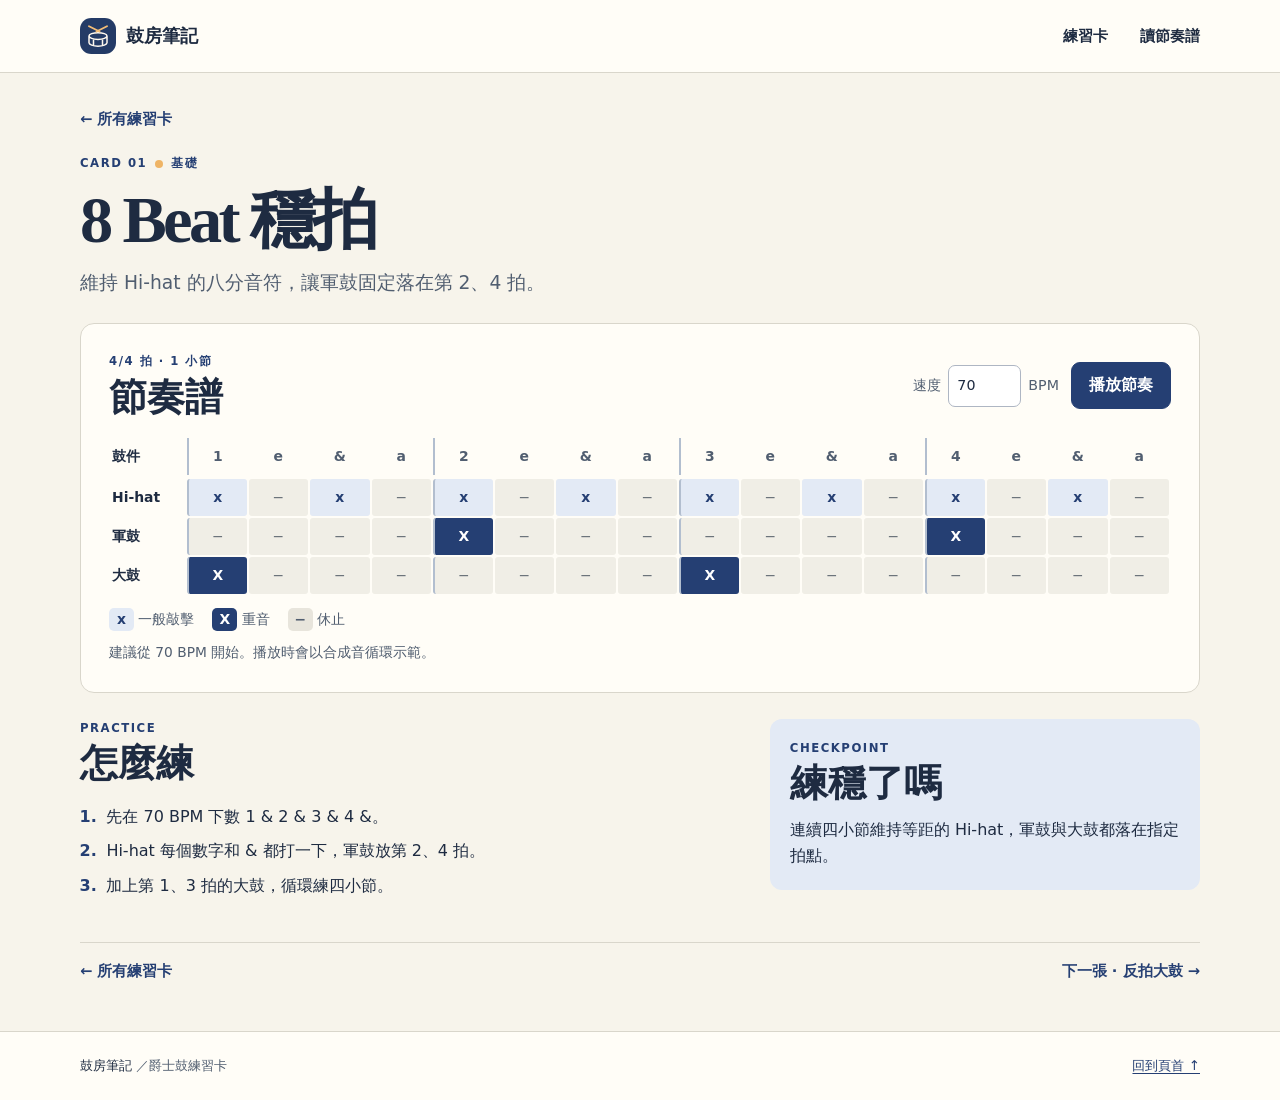
==== docs/practice/eighth-note-groove/index.html @ 836a6e5c "Build shared site with two practice cards" ====
<!doctype html>
<html lang="zh-Hant">
<head>
  <meta charset="utf-8">
  <meta name="viewport" content="width=device-width, initial-scale=1">
  <meta name="description" content="維持 Hi-hat 的八分音符，讓軍鼓固定落在第 2、4 拍。">
  <title>8 Beat 穩拍 · 鼓房筆記</title>
  <link rel="stylesheet" href="../../assets/site.css">
  <link rel="icon" href="../../assets/drum.svg" type="image/svg+xml">
  <script defer src="../../assets/player.js"></script>
</head>
<body>
  <a class="skip" href="#main">跳到主要內容</a>
  <header class="site-header">
    <div class="wrap masthead">
      <a class="wordmark" href="../../">
        <img src="../../assets/drum.svg" width="36" height="36" alt="">
        <span>鼓房筆記</span>
      </a>
      <nav aria-label="主要導覽">
        <a href="../../#cards">練習卡</a>
        <a href="../../#notation">讀節奏譜</a>
      </nav>
    </div>
  </header>
  <main id="main" class="wrap">
    <header class="practice-intro">
  <a class="back" href="../../#cards">← 所有練習卡</a>
  <p class="eyebrow">CARD 01 <span class="dot"></span> 基礎</p>
  <h1>8 Beat 穩拍</h1>
  <p class="lead">維持 Hi-hat 的八分音符，讓軍鼓固定落在第 2、4 拍。</p>
</header>
<section class="practice-panel" aria-labelledby="score-title">
  <div class="score-heading">
    <div><p class="eyebrow">4/4 拍 · 1 小節</p><h2 id="score-title">節奏譜</h2></div>
    <div class="player-controls" data-player>
      <label class="tempo-control" for="tempo">速度 <input id="tempo" type="number" min="40" max="180" step="1" value="70" inputmode="numeric" required> BPM</label>
      <button class="button" type="button" id="play-pattern" aria-pressed="false">播放節奏</button>
    </div>
  </div>
  <div class="score-scroll" tabindex="0" role="region" aria-label="可水平捲動的節奏譜"><table class="score"><caption class="sr-only">8 Beat 穩拍的一小節節奏譜</caption><thead><tr><th scope="col">鼓件</th><th scope="col" data-step="0" class="count beat-start">1</th><th scope="col" data-step="1" class="count">e</th><th scope="col" data-step="2" class="count">&amp;</th><th scope="col" data-step="3" class="count">a</th><th scope="col" data-step="4" class="count beat-start">2</th><th scope="col" data-step="5" class="count">e</th><th scope="col" data-step="6" class="count">&amp;</th><th scope="col" data-step="7" class="count">a</th><th scope="col" data-step="8" class="count beat-start">3</th><th scope="col" data-step="9" class="count">e</th><th scope="col" data-step="10" class="count">&amp;</th><th scope="col" data-step="11" class="count">a</th><th scope="col" data-step="12" class="count beat-start">4</th><th scope="col" data-step="13" class="count">e</th><th scope="col" data-step="14" class="count">&amp;</th><th scope="col" data-step="15" class="count">a</th></tr></thead><tbody><tr data-instrument="hat"><th scope="row">Hi-hat</th><td class="hit beat-start" data-step="0" data-hit="x"><span aria-hidden="true">x</span><span class="sr-only">敲擊</span></td><td class="rest" data-step="1" data-hit="-"><span aria-hidden="true">−</span><span class="sr-only">休止</span></td><td class="hit" data-step="2" data-hit="x"><span aria-hidden="true">x</span><span class="sr-only">敲擊</span></td><td class="rest" data-step="3" data-hit="-"><span aria-hidden="true">−</span><span class="sr-only">休止</span></td><td class="hit beat-start" data-step="4" data-hit="x"><span aria-hidden="true">x</span><span class="sr-only">敲擊</span></td><td class="rest" data-step="5" data-hit="-"><span aria-hidden="true">−</span><span class="sr-only">休止</span></td><td class="hit" data-step="6" data-hit="x"><span aria-hidden="true">x</span><span class="sr-only">敲擊</span></td><td class="rest" data-step="7" data-hit="-"><span aria-hidden="true">−</span><span class="sr-only">休止</span></td><td class="hit beat-start" data-step="8" data-hit="x"><span aria-hidden="true">x</span><span class="sr-only">敲擊</span></td><td class="rest" data-step="9" data-hit="-"><span aria-hidden="true">−</span><span class="sr-only">休止</span></td><td class="hit" data-step="10" data-hit="x"><span aria-hidden="true">x</span><span class="sr-only">敲擊</span></td><td class="rest" data-step="11" data-hit="-"><span aria-hidden="true">−</span><span class="sr-only">休止</span></td><td class="hit beat-start" data-step="12" data-hit="x"><span aria-hidden="true">x</span><span class="sr-only">敲擊</span></td><td class="rest" data-step="13" data-hit="-"><span aria-hidden="true">−</span><span class="sr-only">休止</span></td><td class="hit" data-step="14" data-hit="x"><span aria-hidden="true">x</span><span class="sr-only">敲擊</span></td><td class="rest" data-step="15" data-hit="-"><span aria-hidden="true">−</span><span class="sr-only">休止</span></td></tr><tr data-instrument="snare"><th scope="row">軍鼓</th><td class="rest beat-start" data-step="0" data-hit="-"><span aria-hidden="true">−</span><span class="sr-only">休止</span></td><td class="rest" data-step="1" data-hit="-"><span aria-hidden="true">−</span><span class="sr-only">休止</span></td><td class="rest" data-step="2" data-hit="-"><span aria-hidden="true">−</span><span class="sr-only">休止</span></td><td class="rest" data-step="3" data-hit="-"><span aria-hidden="true">−</span><span class="sr-only">休止</span></td><td class="accent beat-start" data-step="4" data-hit="X"><span aria-hidden="true">X</span><span class="sr-only">重音</span></td><td class="rest" data-step="5" data-hit="-"><span aria-hidden="true">−</span><span class="sr-only">休止</span></td><td class="rest" data-step="6" data-hit="-"><span aria-hidden="true">−</span><span class="sr-only">休止</span></td><td class="rest" data-step="7" data-hit="-"><span aria-hidden="true">−</span><span class="sr-only">休止</span></td><td class="rest beat-start" data-step="8" data-hit="-"><span aria-hidden="true">−</span><span class="sr-only">休止</span></td><td class="rest" data-step="9" data-hit="-"><span aria-hidden="true">−</span><span class="sr-only">休止</span></td><td class="rest" data-step="10" data-hit="-"><span aria-hidden="true">−</span><span class="sr-only">休止</span></td><td class="rest" data-step="11" data-hit="-"><span aria-hidden="true">−</span><span class="sr-only">休止</span></td><td class="accent beat-start" data-step="12" data-hit="X"><span aria-hidden="true">X</span><span class="sr-only">重音</span></td><td class="rest" data-step="13" data-hit="-"><span aria-hidden="true">−</span><span class="sr-only">休止</span></td><td class="rest" data-step="14" data-hit="-"><span aria-hidden="true">−</span><span class="sr-only">休止</span></td><td class="rest" data-step="15" data-hit="-"><span aria-hidden="true">−</span><span class="sr-only">休止</span></td></tr><tr data-instrument="kick"><th scope="row">大鼓</th><td class="accent beat-start" data-step="0" data-hit="X"><span aria-hidden="true">X</span><span class="sr-only">重音</span></td><td class="rest" data-step="1" data-hit="-"><span aria-hidden="true">−</span><span class="sr-only">休止</span></td><td class="rest" data-step="2" data-hit="-"><span aria-hidden="true">−</span><span class="sr-only">休止</span></td><td class="rest" data-step="3" data-hit="-"><span aria-hidden="true">−</span><span class="sr-only">休止</span></td><td class="rest beat-start" data-step="4" data-hit="-"><span aria-hidden="true">−</span><span class="sr-only">休止</span></td><td class="rest" data-step="5" data-hit="-"><span aria-hidden="true">−</span><span class="sr-only">休止</span></td><td class="rest" data-step="6" data-hit="-"><span aria-hidden="true">−</span><span class="sr-only">休止</span></td><td class="rest" data-step="7" data-hit="-"><span aria-hidden="true">−</span><span class="sr-only">休止</span></td><td class="accent beat-start" data-step="8" data-hit="X"><span aria-hidden="true">X</span><span class="sr-only">重音</span></td><td class="rest" data-step="9" data-hit="-"><span aria-hidden="true">−</span><span class="sr-only">休止</span></td><td class="rest" data-step="10" data-hit="-"><span aria-hidden="true">−</span><span class="sr-only">休止</span></td><td class="rest" data-step="11" data-hit="-"><span aria-hidden="true">−</span><span class="sr-only">休止</span></td><td class="rest beat-start" data-step="12" data-hit="-"><span aria-hidden="true">−</span><span class="sr-only">休止</span></td><td class="rest" data-step="13" data-hit="-"><span aria-hidden="true">−</span><span class="sr-only">休止</span></td><td class="rest" data-step="14" data-hit="-"><span aria-hidden="true">−</span><span class="sr-only">休止</span></td><td class="rest" data-step="15" data-hit="-"><span aria-hidden="true">−</span><span class="sr-only">休止</span></td></tr></tbody></table></div>
  <ul class="legend"><li><b class="mark">x</b> 一般敲擊</li><li><b class="mark accent-mark">X</b> 重音</li><li><b class="mark quiet">−</b> 休止</li></ul>
  <p id="player-status" class="player-status" role="status">建議從 70 BPM 開始。播放時會以合成音循環示範。</p>
</section>
<div class="practice-body">
  <section class="steps" aria-labelledby="steps-title">
    <p class="eyebrow">PRACTICE</p><h2 id="steps-title">怎麼練</h2>
    <ol><li>先在 70 BPM 下數 1 &amp; 2 &amp; 3 &amp; 4 &amp;。</li><li>Hi-hat 每個數字和 &amp; 都打一下，軍鼓放第 2、4 拍。</li><li>加上第 1、3 拍的大鼓，循環練四小節。</li></ol>
  </section>
  <aside class="checkpoint" aria-labelledby="check-title">
    <p class="eyebrow">CHECKPOINT</p><h2 id="check-title">練穩了嗎</h2>
    <p>連續四小節維持等距的 Hi-hat，軍鼓與大鼓都落在指定拍點。</p>
  </aside>
</div>
<nav class="card-navigation" aria-label="練習卡導覽">
  <a class="back" href="../../#cards">← 所有練習卡</a>
  <a class="next" href="../offbeat-kick/">下一張 · 反拍大鼓 →</a>
</nav>

  </main>
  <footer class="site-footer">
    <div class="wrap footer-inner">
      <span>鼓房筆記 <span class="muted">／爵士鼓練習卡</span></span>
      <a href="#main">回到頁首 ↑</a>
    </div>
  </footer>
</body>
</html>
---- docs/assets/site.css ----
:root {
  color-scheme: light;
  --paper: #f7f4eb;
  --ink: #1e2b41;
  --muted: #515e70;
  --card: #fffdf7;
  --accent: #253f73;
  --line: #d9d6cb;
  --blue-soft: #e3eaf5;
  --sun: #efb465;
  --sans: system-ui, -apple-system, BlinkMacSystemFont, "Noto Sans CJK TC", "Microsoft JhengHei", sans-serif;
  --serif: "Noto Serif CJK TC", "Songti TC", "PMingLiU", serif;
}

*, *::before, *::after { box-sizing: border-box; }
html { scroll-behavior: smooth; }
body { margin: 0; background: var(--paper); color: var(--ink); font-family: var(--sans); line-height: 1.65; }
a { color: var(--accent); text-underline-offset: .22em; }
a:hover { color: #162846; }
button, input { font: inherit; }
:focus-visible { outline: 3px solid #3e65a3; outline-offset: 4px; }
h1, h2, h3, p, figure { margin: 0; }
h1, h2 { line-height: 1.16; }
h1 { font-family: var(--serif); letter-spacing: -.055em; }
h2 { font-size: clamp(1.5rem, 3.6vw, 2.35rem); }

.wrap { width: min(1120px, calc(100% - 72px)); margin-inline: auto; }
.site-header { border-bottom: 1px solid var(--line); background: var(--card); }
.masthead { min-height: 72px; display: flex; align-items: center; justify-content: space-between; gap: 20px; }
.wordmark { display: inline-flex; align-items: center; gap: 10px; font-weight: 800; font-size: 1.14rem; text-decoration: none; color: var(--ink); }
.masthead nav { display: flex; flex-wrap: wrap; align-items: center; gap: clamp(12px, 3vw, 32px); }
.masthead nav a { color: var(--ink); font-size: .92rem; font-weight: 650; text-decoration: none; }
.masthead nav a:hover, .back:hover, .next:hover { text-decoration: underline; }
.skip { position: absolute; inset: 12px auto auto 12px; transform: translateY(-180%); padding: 10px; z-index: 2; background: var(--card); }
.skip:focus { transform: none; }
.sr-only { position: absolute; width: 1px; height: 1px; padding: 0; margin: -1px; overflow: hidden; clip-path: inset(50%); white-space: nowrap; }

.hero { display: grid; grid-template-columns: minmax(0, .92fr) minmax(0, 1.08fr); align-items: center; gap: clamp(28px, 6vw, 78px); padding-block: clamp(55px, 9vw, 110px); }
.eyebrow { display: flex; align-items: center; gap: 8px; color: var(--accent); font-size: .73rem; font-weight: 800; letter-spacing: .13em; }
.dot { width: 8px; height: 8px; background: var(--sun); display: inline-block; border-radius: 50%; flex: none; }
.hero h1 { font-size: clamp(3.05rem, 8vw, 6.15rem); margin: 12px 0 16px; }
.hero h1 span { color: #b26a24; }
.lead { color: var(--muted); font-size: clamp(1rem, 1.9vw, 1.17rem); max-width: 36rem; }
.hero-copy .lead { max-width: 24em; }
.button { min-height: 44px; display: inline-flex; align-items: center; justify-content: center; gap: 12px; background: var(--accent); color: #fff; border: 1px solid var(--accent); border-radius: 9px; padding: 9px 17px; font-weight: 700; text-decoration: none; cursor: pointer; }
.button:hover { background: #192f59; color: #fff; }
.button:disabled { opacity: .68; cursor: wait; }
.hero .button { margin-top: 24px; }
.hero-sheet { position: relative; min-width: 0; background: var(--card); border: 1px solid #b8c4d8; border-radius: 16px; padding: clamp(15px, 3vw, 28px); box-shadow: 10px 11px 0 var(--blue-soft); }
.hero-sheet::before { content: ""; display: block; position: absolute; width: 48px; height: 6px; border-radius: 0 0 5px 5px; background: var(--sun); top: 0; left: 25px; }
.sheet-head, .section-head, .score-heading, .footer-inner { display: flex; align-items: center; justify-content: space-between; gap: 16px; }
.sheet-head strong { display: block; margin-top: 3px; font-size: 1.25rem; }
.hero-sheet figcaption { margin-top: 13px; font-size: .79rem; font-weight: 650; color: var(--muted); display: flex; align-items: center; gap: 8px; }
.tempo-tag, .count-label, .level { display: inline-block; width: fit-content; white-space: nowrap; font-size: .78rem; font-weight: 750; border-radius: 999px; padding: 4px 10px; }
.tempo-tag { background: var(--blue-soft); color: var(--accent); font-variant-numeric: tabular-nums; }
.count-label, .level { border: 1px solid var(--line); color: var(--muted); }

.catalog { scroll-margin-top: 24px; }
.section-head { border-top: 1px solid var(--line); padding: 26px 0 18px; }
.section-head h2, .notation h2, .steps h2, .checkpoint h2 { margin-top: 4px; }
.card-grid { display: grid; grid-template-columns: repeat(3, minmax(0, 1fr)); gap: 16px; }
.practice-card { min-width: 0; display: flex; flex-direction: column; background: var(--card); border: 1px solid var(--line); border-top: 3px solid #7186b0; border-radius: 11px; padding: clamp(16px, 2.5vw, 24px); }
.practice-card:nth-child(3n+2) { border-top-color: #ca9557; }
.practice-card:nth-child(3n) { border-top-color: #71968d; }
.card-meta, .card-bottom { display: flex; align-items: center; justify-content: space-between; gap: 10px; }
.card-number { color: var(--accent); font-weight: 800; font-size: 1.05rem; font-variant-numeric: tabular-nums; }
.practice-card h3 { margin-top: 12px; font-size: 1.32rem; }
.practice-card h3 a { text-decoration: none; color: var(--ink); }
.practice-card h3 a:hover { text-decoration: underline; }
.practice-card p { margin-top: 7px; margin-bottom: 18px; color: var(--muted); }
.card-bottom { margin-top: auto; padding-top: 12px; border-top: 1px solid var(--line); flex-wrap: wrap; }
.card-bottom a { font-size: .88rem; font-weight: 750; text-decoration: none; }
.card-bottom a:hover { text-decoration: underline; }
.notation { display: grid; grid-template-columns: minmax(155px, .5fr) 1fr; gap: 20px; margin: 37px 0 55px; padding: 24px; border: 1px solid var(--line); border-radius: 12px; background: #eeeee7; scroll-margin-top: 24px; }
.notation p { color: var(--muted); }
.legend { display: flex; flex-wrap: wrap; gap: 12px 18px; list-style: none; margin: 12px 0 0; padding: 0; color: var(--muted); font-size: .87rem; }
.mark { min-width: 25px; display: inline-grid; place-items: center; border-radius: 5px; padding: 0 4px; background: var(--blue-soft); color: var(--accent); }
.accent-mark { background: var(--accent); color: #fff; }
.mark.quiet { background: #e8e5dc; color: var(--muted); }

.practice-intro { padding: 33px 0 24px; }
.back, .next { text-decoration: none; font-weight: 700; font-size: .92rem; }
.practice-intro .eyebrow { margin-top: 22px; }
.practice-intro h1 { margin: 7px 0 10px; font-size: clamp(2.25rem, 6vw, 4.15rem); }
.practice-panel { background: var(--card); border: 1px solid var(--line); border-radius: 14px; padding: clamp(15px, 3vw, 28px); }
.score-heading { flex-wrap: wrap; }
.score-heading h2 { margin-top: 5px; }
.player-controls { display: flex; flex-wrap: wrap; align-items: center; gap: 12px; }
.tempo-control { display: flex; align-items: center; gap: 7px; color: var(--muted); font-size: .89rem; }
.tempo-control input { width: 73px; min-height: 42px; padding: 6px 8px; border-radius: 7px; border: 1px solid #aeb6c3; background: #fff; color: var(--ink); }
.score-scroll { overflow-x: auto; max-width: 100%; margin-top: 17px; border-radius: 7px; }
.score { border-collapse: separate; border-spacing: 2px; width: 100%; min-width: 630px; table-layout: fixed; font-size: .87rem; text-align: center; font-variant-numeric: tabular-nums; }
.score th:first-child { width: 74px; text-align: left; white-space: nowrap; }
.score th, .score td { padding: 7px 1px; height: 35px; }
.score th { font-weight: 700; }
.score .count { color: var(--muted); }
.score .beat-start { border-left: 2px solid #b2becf; }
.score td { background: #f0eee6; color: #666e77; border-radius: 3px; }
.score .hit { background: var(--blue-soft); color: var(--accent); font-weight: 800; }
.score .accent { background: var(--accent); color: #fff; font-weight: 800; }
.score .is-current { outline: 2px solid #a95715; outline-offset: -2px; background-color: #ffedcd; color: #562e12; }
.compact .score { min-width: 340px; font-size: .69rem; border-spacing: 1px; }
.compact .score th:first-child { width: 48px; }
.compact .score th, .compact .score td { height: 27px; padding: 3px 0; }
.player-status { color: var(--muted); margin-top: 10px; font-size: .86rem; }
.practice-body { display: grid; grid-template-columns: 1.55fr 1fr; gap: 23px; margin-top: 26px; }
.steps ol { padding-left: 1.4em; margin: 14px 0; }
.steps li { padding: 4px 0 4px 4px; }
.steps li::marker { font-weight: 800; color: var(--accent); }
.checkpoint { background: var(--blue-soft); border-radius: 12px; padding: 20px; align-self: start; }
.checkpoint p:last-child { margin-top: 11px; }
.card-navigation { display: flex; justify-content: space-between; flex-wrap: wrap; gap: 14px; margin: 25px 0 48px; padding-top: 16px; border-top: 1px solid var(--line); }
.site-footer { border-top: 1px solid var(--line); background: var(--card); }
.footer-inner { min-height: 68px; flex-wrap: wrap; padding-block: 12px; font-size: .84rem; }
.muted { color: var(--muted); }

@media (max-width: 820px) {
  .hero { grid-template-columns: 1fr; gap: 26px; padding: 45px 0 42px; }
  .hero-sheet { max-width: 590px; }
  .card-grid { grid-template-columns: repeat(2, minmax(0, 1fr)); }
}
@media (max-width: 560px) {
  .wrap { width: calc(100% - 32px); }
  .masthead { min-height: 62px; gap: 11px; }
  .wordmark { gap: 7px; font-size: 1rem; }
  .wordmark img { width: 29px; height: 29px; }
  .masthead nav a { font-size: .82rem; }
  .hero h1 { font-size: clamp(2.6rem, 12vw, 4.1rem); }
  .hero-sheet { box-shadow: 5px 6px 0 var(--blue-soft); }
  .card-grid, .notation, .practice-body { grid-template-columns: 1fr; }
  .notation { gap: 10px; margin-bottom: 38px; padding: 16px; }
  .practice-body { gap: 12px; }
  .sheet-head { gap: 8px; }
}
@media (prefers-reduced-motion: reduce) { html { scroll-behavior: auto; } }
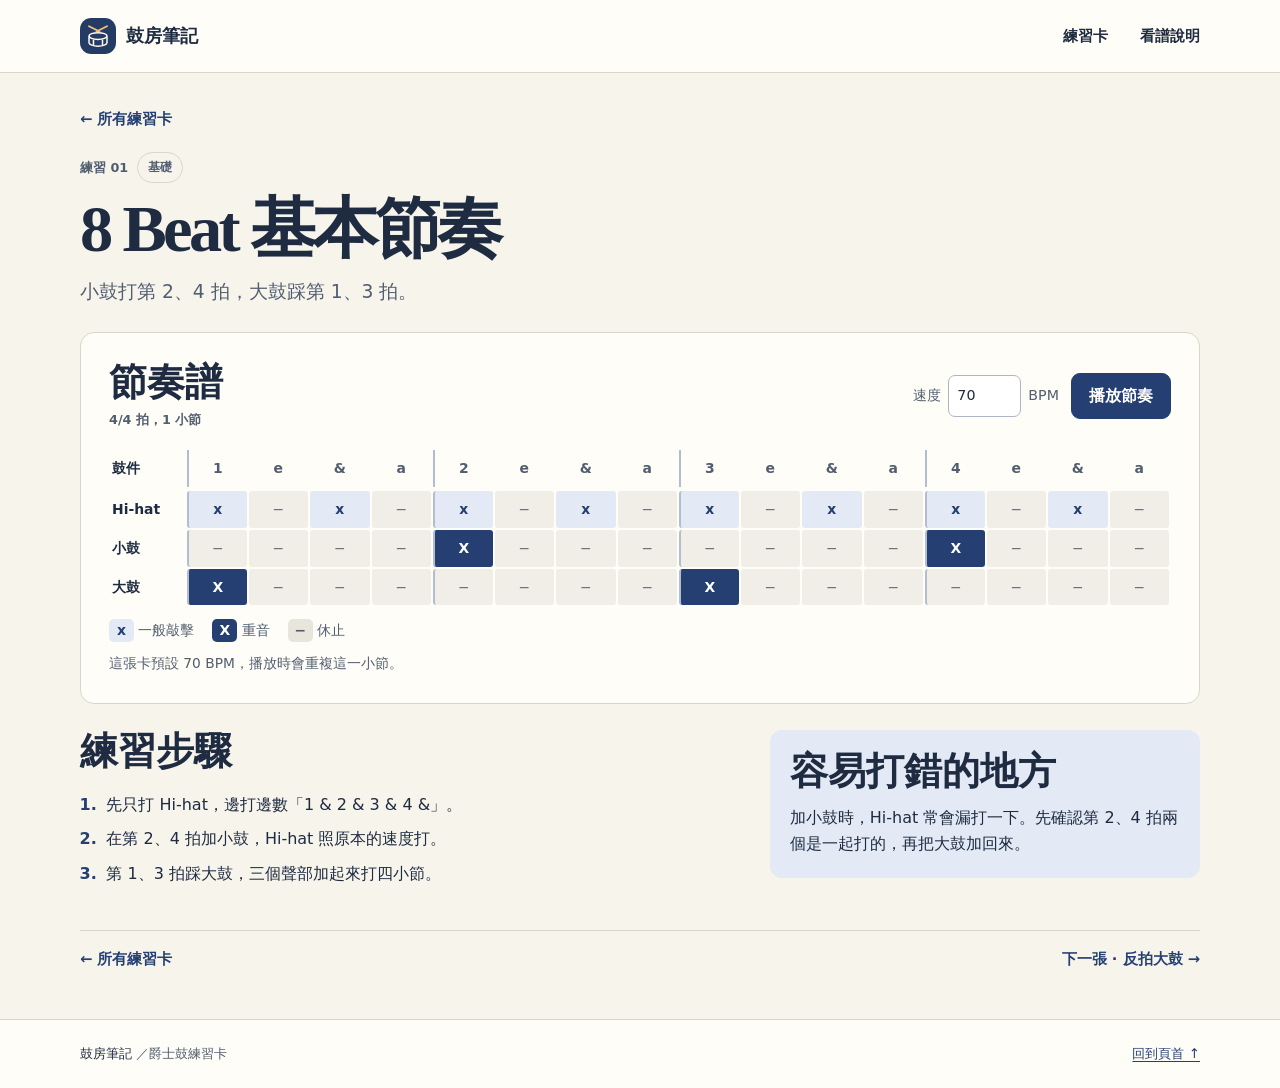
==== commit 5636c888: "Use plain practice notes and make each card a clear link" ====
--- a/docs/practice/eighth-note-groove/index.html
+++ b/docs/practice/eighth-note-groove/index.html
@@ -3,8 +3,8 @@
 <head>
   <meta charset="utf-8">
   <meta name="viewport" content="width=device-width, initial-scale=1">
-  <meta name="description" content="維持 Hi-hat 的八分音符，讓軍鼓固定落在第 2、4 拍。">
-  <title>8 Beat 穩拍 · 鼓房筆記</title>
+  <meta name="description" content="小鼓打第 2、4 拍，大鼓踩第 1、3 拍。">
+  <title>8 Beat 基本節奏 · 鼓房筆記</title>
   <link rel="stylesheet" href="../../assets/site.css">
   <link rel="icon" href="../../assets/drum.svg" type="image/svg+xml">
   <script defer src="../../assets/player.js"></script>
@@ -19,37 +19,37 @@
       </a>
       <nav aria-label="主要導覽">
         <a href="../../#cards">練習卡</a>
-        <a href="../../#notation">讀節奏譜</a>
+        <a href="../../#notation">看譜說明</a>
       </nav>
     </div>
   </header>
   <main id="main" class="wrap">
     <header class="practice-intro">
   <a class="back" href="../../#cards">← 所有練習卡</a>
-  <p class="eyebrow">CARD 01 <span class="dot"></span> 基礎</p>
-  <h1>8 Beat 穩拍</h1>
-  <p class="lead">維持 Hi-hat 的八分音符，讓軍鼓固定落在第 2、4 拍。</p>
+  <p class="practice-meta"><span class="meta-label">練習 01</span><span class="level">基礎</span></p>
+  <h1>8 Beat 基本節奏</h1>
+  <p class="lead">小鼓打第 2、4 拍，大鼓踩第 1、3 拍。</p>
 </header>
 <section class="practice-panel" aria-labelledby="score-title">
   <div class="score-heading">
-    <div><p class="eyebrow">4/4 拍 · 1 小節</p><h2 id="score-title">節奏譜</h2></div>
+    <div><h2 id="score-title">節奏譜</h2><p class="meta-label">4/4 拍，1 小節</p></div>
     <div class="player-controls" data-player>
       <label class="tempo-control" for="tempo">速度 <input id="tempo" type="number" min="40" max="180" step="1" value="70" inputmode="numeric" required> BPM</label>
       <button class="button" type="button" id="play-pattern" aria-pressed="false">播放節奏</button>
     </div>
   </div>
-  <div class="score-scroll" tabindex="0" role="region" aria-label="可水平捲動的節奏譜"><table class="score"><caption class="sr-only">8 Beat 穩拍的一小節節奏譜</caption><thead><tr><th scope="col">鼓件</th><th scope="col" data-step="0" class="count beat-start">1</th><th scope="col" data-step="1" class="count">e</th><th scope="col" data-step="2" class="count">&amp;</th><th scope="col" data-step="3" class="count">a</th><th scope="col" data-step="4" class="count beat-start">2</th><th scope="col" data-step="5" class="count">e</th><th scope="col" data-step="6" class="count">&amp;</th><th scope="col" data-step="7" class="count">a</th><th scope="col" data-step="8" class="count beat-start">3</th><th scope="col" data-step="9" class="count">e</th><th scope="col" data-step="10" class="count">&amp;</th><th scope="col" data-step="11" class="count">a</th><th scope="col" data-step="12" class="count beat-start">4</th><th scope="col" data-step="13" class="count">e</th><th scope="col" data-step="14" class="count">&amp;</th><th scope="col" data-step="15" class="count">a</th></tr></thead><tbody><tr data-instrument="hat"><th scope="row">Hi-hat</th><td class="hit beat-start" data-step="0" data-hit="x"><span aria-hidden="true">x</span><span class="sr-only">敲擊</span></td><td class="rest" data-step="1" data-hit="-"><span aria-hidden="true">−</span><span class="sr-only">休止</span></td><td class="hit" data-step="2" data-hit="x"><span aria-hidden="true">x</span><span class="sr-only">敲擊</span></td><td class="rest" data-step="3" data-hit="-"><span aria-hidden="true">−</span><span class="sr-only">休止</span></td><td class="hit beat-start" data-step="4" data-hit="x"><span aria-hidden="true">x</span><span class="sr-only">敲擊</span></td><td class="rest" data-step="5" data-hit="-"><span aria-hidden="true">−</span><span class="sr-only">休止</span></td><td class="hit" data-step="6" data-hit="x"><span aria-hidden="true">x</span><span class="sr-only">敲擊</span></td><td class="rest" data-step="7" data-hit="-"><span aria-hidden="true">−</span><span class="sr-only">休止</span></td><td class="hit beat-start" data-step="8" data-hit="x"><span aria-hidden="true">x</span><span class="sr-only">敲擊</span></td><td class="rest" data-step="9" data-hit="-"><span aria-hidden="true">−</span><span class="sr-only">休止</span></td><td class="hit" data-step="10" data-hit="x"><span aria-hidden="true">x</span><span class="sr-only">敲擊</span></td><td class="rest" data-step="11" data-hit="-"><span aria-hidden="true">−</span><span class="sr-only">休止</span></td><td class="hit beat-start" data-step="12" data-hit="x"><span aria-hidden="true">x</span><span class="sr-only">敲擊</span></td><td class="rest" data-step="13" data-hit="-"><span aria-hidden="true">−</span><span class="sr-only">休止</span></td><td class="hit" data-step="14" data-hit="x"><span aria-hidden="true">x</span><span class="sr-only">敲擊</span></td><td class="rest" data-step="15" data-hit="-"><span aria-hidden="true">−</span><span class="sr-only">休止</span></td></tr><tr data-instrument="snare"><th scope="row">軍鼓</th><td class="rest beat-start" data-step="0" data-hit="-"><span aria-hidden="true">−</span><span class="sr-only">休止</span></td><td class="rest" data-step="1" data-hit="-"><span aria-hidden="true">−</span><span class="sr-only">休止</span></td><td class="rest" data-step="2" data-hit="-"><span aria-hidden="true">−</span><span class="sr-only">休止</span></td><td class="rest" data-step="3" data-hit="-"><span aria-hidden="true">−</span><span class="sr-only">休止</span></td><td class="accent beat-start" data-step="4" data-hit="X"><span aria-hidden="true">X</span><span class="sr-only">重音</span></td><td class="rest" data-step="5" data-hit="-"><span aria-hidden="true">−</span><span class="sr-only">休止</span></td><td class="rest" data-step="6" data-hit="-"><span aria-hidden="true">−</span><span class="sr-only">休止</span></td><td class="rest" data-step="7" data-hit="-"><span aria-hidden="true">−</span><span class="sr-only">休止</span></td><td class="rest beat-start" data-step="8" data-hit="-"><span aria-hidden="true">−</span><span class="sr-only">休止</span></td><td class="rest" data-step="9" data-hit="-"><span aria-hidden="true">−</span><span class="sr-only">休止</span></td><td class="rest" data-step="10" data-hit="-"><span aria-hidden="true">−</span><span class="sr-only">休止</span></td><td class="rest" data-step="11" data-hit="-"><span aria-hidden="true">−</span><span class="sr-only">休止</span></td><td class="accent beat-start" data-step="12" data-hit="X"><span aria-hidden="true">X</span><span class="sr-only">重音</span></td><td class="rest" data-step="13" data-hit="-"><span aria-hidden="true">−</span><span class="sr-only">休止</span></td><td class="rest" data-step="14" data-hit="-"><span aria-hidden="true">−</span><span class="sr-only">休止</span></td><td class="rest" data-step="15" data-hit="-"><span aria-hidden="true">−</span><span class="sr-only">休止</span></td></tr><tr data-instrument="kick"><th scope="row">大鼓</th><td class="accent beat-start" data-step="0" data-hit="X"><span aria-hidden="true">X</span><span class="sr-only">重音</span></td><td class="rest" data-step="1" data-hit="-"><span aria-hidden="true">−</span><span class="sr-only">休止</span></td><td class="rest" data-step="2" data-hit="-"><span aria-hidden="true">−</span><span class="sr-only">休止</span></td><td class="rest" data-step="3" data-hit="-"><span aria-hidden="true">−</span><span class="sr-only">休止</span></td><td class="rest beat-start" data-step="4" data-hit="-"><span aria-hidden="true">−</span><span class="sr-only">休止</span></td><td class="rest" data-step="5" data-hit="-"><span aria-hidden="true">−</span><span class="sr-only">休止</span></td><td class="rest" data-step="6" data-hit="-"><span aria-hidden="true">−</span><span class="sr-only">休止</span></td><td class="rest" data-step="7" data-hit="-"><span aria-hidden="true">−</span><span class="sr-only">休止</span></td><td class="accent beat-start" data-step="8" data-hit="X"><span aria-hidden="true">X</span><span class="sr-only">重音</span></td><td class="rest" data-step="9" data-hit="-"><span aria-hidden="true">−</span><span class="sr-only">休止</span></td><td class="rest" data-step="10" data-hit="-"><span aria-hidden="true">−</span><span class="sr-only">休止</span></td><td class="rest" data-step="11" data-hit="-"><span aria-hidden="true">−</span><span class="sr-only">休止</span></td><td class="rest beat-start" data-step="12" data-hit="-"><span aria-hidden="true">−</span><span class="sr-only">休止</span></td><td class="rest" data-step="13" data-hit="-"><span aria-hidden="true">−</span><span class="sr-only">休止</span></td><td class="rest" data-step="14" data-hit="-"><span aria-hidden="true">−</span><span class="sr-only">休止</span></td><td class="rest" data-step="15" data-hit="-"><span aria-hidden="true">−</span><span class="sr-only">休止</span></td></tr></tbody></table></div>
+  <div class="score-scroll" tabindex="0" role="region" aria-label="可水平捲動的節奏譜"><table class="score"><caption class="sr-only">8 Beat 基本節奏的一小節節奏譜</caption><thead><tr><th scope="col">鼓件</th><th scope="col" data-step="0" class="count beat-start">1</th><th scope="col" data-step="1" class="count">e</th><th scope="col" data-step="2" class="count">&amp;</th><th scope="col" data-step="3" class="count">a</th><th scope="col" data-step="4" class="count beat-start">2</th><th scope="col" data-step="5" class="count">e</th><th scope="col" data-step="6" class="count">&amp;</th><th scope="col" data-step="7" class="count">a</th><th scope="col" data-step="8" class="count beat-start">3</th><th scope="col" data-step="9" class="count">e</th><th scope="col" data-step="10" class="count">&amp;</th><th scope="col" data-step="11" class="count">a</th><th scope="col" data-step="12" class="count beat-start">4</th><th scope="col" data-step="13" class="count">e</th><th scope="col" data-step="14" class="count">&amp;</th><th scope="col" data-step="15" class="count">a</th></tr></thead><tbody><tr data-instrument="hat"><th scope="row">Hi-hat</th><td class="hit beat-start" data-step="0" data-hit="x"><span aria-hidden="true">x</span><span class="sr-only">敲擊</span></td><td class="rest" data-step="1" data-hit="-"><span aria-hidden="true">−</span><span class="sr-only">休止</span></td><td class="hit" data-step="2" data-hit="x"><span aria-hidden="true">x</span><span class="sr-only">敲擊</span></td><td class="rest" data-step="3" data-hit="-"><span aria-hidden="true">−</span><span class="sr-only">休止</span></td><td class="hit beat-start" data-step="4" data-hit="x"><span aria-hidden="true">x</span><span class="sr-only">敲擊</span></td><td class="rest" data-step="5" data-hit="-"><span aria-hidden="true">−</span><span class="sr-only">休止</span></td><td class="hit" data-step="6" data-hit="x"><span aria-hidden="true">x</span><span class="sr-only">敲擊</span></td><td class="rest" data-step="7" data-hit="-"><span aria-hidden="true">−</span><span class="sr-only">休止</span></td><td class="hit beat-start" data-step="8" data-hit="x"><span aria-hidden="true">x</span><span class="sr-only">敲擊</span></td><td class="rest" data-step="9" data-hit="-"><span aria-hidden="true">−</span><span class="sr-only">休止</span></td><td class="hit" data-step="10" data-hit="x"><span aria-hidden="true">x</span><span class="sr-only">敲擊</span></td><td class="rest" data-step="11" data-hit="-"><span aria-hidden="true">−</span><span class="sr-only">休止</span></td><td class="hit beat-start" data-step="12" data-hit="x"><span aria-hidden="true">x</span><span class="sr-only">敲擊</span></td><td class="rest" data-step="13" data-hit="-"><span aria-hidden="true">−</span><span class="sr-only">休止</span></td><td class="hit" data-step="14" data-hit="x"><span aria-hidden="true">x</span><span class="sr-only">敲擊</span></td><td class="rest" data-step="15" data-hit="-"><span aria-hidden="true">−</span><span class="sr-only">休止</span></td></tr><tr data-instrument="snare"><th scope="row">小鼓</th><td class="rest beat-start" data-step="0" data-hit="-"><span aria-hidden="true">−</span><span class="sr-only">休止</span></td><td class="rest" data-step="1" data-hit="-"><span aria-hidden="true">−</span><span class="sr-only">休止</span></td><td class="rest" data-step="2" data-hit="-"><span aria-hidden="true">−</span><span class="sr-only">休止</span></td><td class="rest" data-step="3" data-hit="-"><span aria-hidden="true">−</span><span class="sr-only">休止</span></td><td class="accent beat-start" data-step="4" data-hit="X"><span aria-hidden="true">X</span><span class="sr-only">重音</span></td><td class="rest" data-step="5" data-hit="-"><span aria-hidden="true">−</span><span class="sr-only">休止</span></td><td class="rest" data-step="6" data-hit="-"><span aria-hidden="true">−</span><span class="sr-only">休止</span></td><td class="rest" data-step="7" data-hit="-"><span aria-hidden="true">−</span><span class="sr-only">休止</span></td><td class="rest beat-start" data-step="8" data-hit="-"><span aria-hidden="true">−</span><span class="sr-only">休止</span></td><td class="rest" data-step="9" data-hit="-"><span aria-hidden="true">−</span><span class="sr-only">休止</span></td><td class="rest" data-step="10" data-hit="-"><span aria-hidden="true">−</span><span class="sr-only">休止</span></td><td class="rest" data-step="11" data-hit="-"><span aria-hidden="true">−</span><span class="sr-only">休止</span></td><td class="accent beat-start" data-step="12" data-hit="X"><span aria-hidden="true">X</span><span class="sr-only">重音</span></td><td class="rest" data-step="13" data-hit="-"><span aria-hidden="true">−</span><span class="sr-only">休止</span></td><td class="rest" data-step="14" data-hit="-"><span aria-hidden="true">−</span><span class="sr-only">休止</span></td><td class="rest" data-step="15" data-hit="-"><span aria-hidden="true">−</span><span class="sr-only">休止</span></td></tr><tr data-instrument="kick"><th scope="row">大鼓</th><td class="accent beat-start" data-step="0" data-hit="X"><span aria-hidden="true">X</span><span class="sr-only">重音</span></td><td class="rest" data-step="1" data-hit="-"><span aria-hidden="true">−</span><span class="sr-only">休止</span></td><td class="rest" data-step="2" data-hit="-"><span aria-hidden="true">−</span><span class="sr-only">休止</span></td><td class="rest" data-step="3" data-hit="-"><span aria-hidden="true">−</span><span class="sr-only">休止</span></td><td class="rest beat-start" data-step="4" data-hit="-"><span aria-hidden="true">−</span><span class="sr-only">休止</span></td><td class="rest" data-step="5" data-hit="-"><span aria-hidden="true">−</span><span class="sr-only">休止</span></td><td class="rest" data-step="6" data-hit="-"><span aria-hidden="true">−</span><span class="sr-only">休止</span></td><td class="rest" data-step="7" data-hit="-"><span aria-hidden="true">−</span><span class="sr-only">休止</span></td><td class="accent beat-start" data-step="8" data-hit="X"><span aria-hidden="true">X</span><span class="sr-only">重音</span></td><td class="rest" data-step="9" data-hit="-"><span aria-hidden="true">−</span><span class="sr-only">休止</span></td><td class="rest" data-step="10" data-hit="-"><span aria-hidden="true">−</span><span class="sr-only">休止</span></td><td class="rest" data-step="11" data-hit="-"><span aria-hidden="true">−</span><span class="sr-only">休止</span></td><td class="rest beat-start" data-step="12" data-hit="-"><span aria-hidden="true">−</span><span class="sr-only">休止</span></td><td class="rest" data-step="13" data-hit="-"><span aria-hidden="true">−</span><span class="sr-only">休止</span></td><td class="rest" data-step="14" data-hit="-"><span aria-hidden="true">−</span><span class="sr-only">休止</span></td><td class="rest" data-step="15" data-hit="-"><span aria-hidden="true">−</span><span class="sr-only">休止</span></td></tr></tbody></table></div>
   <ul class="legend"><li><b class="mark">x</b> 一般敲擊</li><li><b class="mark accent-mark">X</b> 重音</li><li><b class="mark quiet">−</b> 休止</li></ul>
-  <p id="player-status" class="player-status" role="status">建議從 70 BPM 開始。播放時會以合成音循環示範。</p>
+  <p id="player-status" class="player-status" role="status">這張卡預設 70 BPM，播放時會重複這一小節。</p>
 </section>
 <div class="practice-body">
   <section class="steps" aria-labelledby="steps-title">
-    <p class="eyebrow">PRACTICE</p><h2 id="steps-title">怎麼練</h2>
-    <ol><li>先在 70 BPM 下數 1 &amp; 2 &amp; 3 &amp; 4 &amp;。</li><li>Hi-hat 每個數字和 &amp; 都打一下，軍鼓放第 2、4 拍。</li><li>加上第 1、3 拍的大鼓，循環練四小節。</li></ol>
+    <h2 id="steps-title">練習步驟</h2>
+    <ol><li>先只打 Hi-hat，邊打邊數「1 &amp; 2 &amp; 3 &amp; 4 &amp;」。</li><li>在第 2、4 拍加小鼓，Hi-hat 照原本的速度打。</li><li>第 1、3 拍踩大鼓，三個聲部加起來打四小節。</li></ol>
   </section>
   <aside class="checkpoint" aria-labelledby="check-title">
-    <p class="eyebrow">CHECKPOINT</p><h2 id="check-title">練穩了嗎</h2>
-    <p>連續四小節維持等距的 Hi-hat，軍鼓與大鼓都落在指定拍點。</p>
+    <h2 id="check-title">容易打錯的地方</h2>
+    <p>加小鼓時，Hi-hat 常會漏打一下。先確認第 2、4 拍兩個是一起打的，再把大鼓加回來。</p>
   </aside>
 </div>
 <nav class="card-navigation" aria-label="練習卡導覽">
--- a/docs/assets/site.css
+++ b/docs/assets/site.css
@@ -35,11 +35,9 @@
 .skip:focus { transform: none; }
 .sr-only { position: absolute; width: 1px; height: 1px; padding: 0; margin: -1px; overflow: hidden; clip-path: inset(50%); white-space: nowrap; }
 
-.hero { display: grid; grid-template-columns: minmax(0, .92fr) minmax(0, 1.08fr); align-items: center; gap: clamp(28px, 6vw, 78px); padding-block: clamp(55px, 9vw, 110px); }
-.eyebrow { display: flex; align-items: center; gap: 8px; color: var(--accent); font-size: .73rem; font-weight: 800; letter-spacing: .13em; }
-.dot { width: 8px; height: 8px; background: var(--sun); display: inline-block; border-radius: 50%; flex: none; }
-.hero h1 { font-size: clamp(3.05rem, 8vw, 6.15rem); margin: 12px 0 16px; }
-.hero h1 span { color: #b26a24; }
+.hero { display: grid; grid-template-columns: minmax(0, .92fr) minmax(0, 1.08fr); align-items: center; gap: clamp(28px, 6vw, 78px); padding-block: clamp(45px, 6vw, 80px); }
+.meta-label { color: var(--muted); font-size: .8rem; font-weight: 650; }
+.hero h1 { font-size: clamp(2.7rem, 5.45vw, 4.3rem); margin-bottom: 16px; }
 .lead { color: var(--muted); font-size: clamp(1rem, 1.9vw, 1.17rem); max-width: 36rem; }
 .hero-copy .lead { max-width: 24em; }
 .button { min-height: 44px; display: inline-flex; align-items: center; justify-content: center; gap: 12px; background: var(--accent); color: #fff; border: 1px solid var(--accent); border-radius: 9px; padding: 9px 17px; font-weight: 700; text-decoration: none; cursor: pointer; }
@@ -50,27 +48,58 @@
 .hero-sheet::before { content: ""; display: block; position: absolute; width: 48px; height: 6px; border-radius: 0 0 5px 5px; background: var(--sun); top: 0; left: 25px; }
 .sheet-head, .section-head, .score-heading, .footer-inner { display: flex; align-items: center; justify-content: space-between; gap: 16px; }
 .sheet-head strong { display: block; margin-top: 3px; font-size: 1.25rem; }
-.hero-sheet figcaption { margin-top: 13px; font-size: .79rem; font-weight: 650; color: var(--muted); display: flex; align-items: center; gap: 8px; }
+.hero-sheet figcaption { margin-top: 13px; font-size: .79rem; color: var(--muted); }
 .tempo-tag, .count-label, .level { display: inline-block; width: fit-content; white-space: nowrap; font-size: .78rem; font-weight: 750; border-radius: 999px; padding: 4px 10px; }
 .tempo-tag { background: var(--blue-soft); color: var(--accent); font-variant-numeric: tabular-nums; }
 .count-label, .level { border: 1px solid var(--line); color: var(--muted); }
 
 .catalog { scroll-margin-top: 24px; }
 .section-head { border-top: 1px solid var(--line); padding: 26px 0 18px; }
-.section-head h2, .notation h2, .steps h2, .checkpoint h2 { margin-top: 4px; }
 .card-grid { display: grid; grid-template-columns: repeat(3, minmax(0, 1fr)); gap: 16px; }
-.practice-card { min-width: 0; display: flex; flex-direction: column; background: var(--card); border: 1px solid var(--line); border-top: 3px solid #7186b0; border-radius: 11px; padding: clamp(16px, 2.5vw, 24px); }
-.practice-card:nth-child(3n+2) { border-top-color: #ca9557; }
-.practice-card:nth-child(3n) { border-top-color: #71968d; }
+.practice-card { min-width: 0; display: flex; --card-edge: #7186b0; }
+.practice-card:nth-child(3n+2) { --card-edge: #bf925a; }
+.practice-card:nth-child(3n) { --card-edge: #71968d; }
+.card-link {
+  display: flex;
+  flex: 1;
+  min-width: 0;
+  flex-direction: column;
+  padding: clamp(16px, 2.5vw, 24px);
+  border: 1px solid var(--line);
+  border-top: 4px solid var(--card-edge);
+  border-radius: 14px;
+  background: var(--card);
+  color: var(--ink);
+  box-shadow: 0 3px 9px rgb(30 43 65 / 7%);
+  text-decoration: none;
+  transition: transform 170ms ease-out, box-shadow 170ms ease-out, border-color 170ms ease-out;
+}
+.card-link:focus-visible { border-color: var(--card-edge); box-shadow: 0 5px 15px rgb(30 43 65 / 15%); }
 .card-meta, .card-bottom { display: flex; align-items: center; justify-content: space-between; gap: 10px; }
 .card-number { color: var(--accent); font-weight: 800; font-size: 1.05rem; font-variant-numeric: tabular-nums; }
 .practice-card h3 { margin-top: 12px; font-size: 1.32rem; }
-.practice-card h3 a { text-decoration: none; color: var(--ink); }
-.practice-card h3 a:hover { text-decoration: underline; }
 .practice-card p { margin-top: 7px; margin-bottom: 18px; color: var(--muted); }
 .card-bottom { margin-top: auto; padding-top: 12px; border-top: 1px solid var(--line); flex-wrap: wrap; }
-.card-bottom a { font-size: .88rem; font-weight: 750; text-decoration: none; }
-.card-bottom a:hover { text-decoration: underline; }
+.card-action {
+  display: inline-flex;
+  align-items: center;
+  gap: 9px;
+  padding: 5px 10px;
+  border: 1px solid #b8c5db;
+  border-radius: 7px;
+  background: var(--blue-soft);
+  color: var(--accent);
+  font-size: .85rem;
+  font-weight: 750;
+}
+@media (hover: hover) and (pointer: fine) {
+  .card-link:hover {
+    transform: translateY(-5px);
+    border-color: var(--card-edge);
+    box-shadow: 0 11px 22px rgb(30 43 65 / 14%);
+  }
+  .card-link:hover .card-action { background: var(--accent); color: #fff; border-color: var(--accent); }
+}
 .notation { display: grid; grid-template-columns: minmax(155px, .5fr) 1fr; gap: 20px; margin: 37px 0 55px; padding: 24px; border: 1px solid var(--line); border-radius: 12px; background: #eeeee7; scroll-margin-top: 24px; }
 .notation p { color: var(--muted); }
 .legend { display: flex; flex-wrap: wrap; gap: 12px 18px; list-style: none; margin: 12px 0 0; padding: 0; color: var(--muted); font-size: .87rem; }
@@ -80,15 +109,15 @@
 
 .practice-intro { padding: 33px 0 24px; }
 .back, .next { text-decoration: none; font-weight: 700; font-size: .92rem; }
-.practice-intro .eyebrow { margin-top: 22px; }
+.practice-meta { display: flex; align-items: center; gap: 9px; margin-top: 20px; }
 .practice-intro h1 { margin: 7px 0 10px; font-size: clamp(2.25rem, 6vw, 4.15rem); }
 .practice-panel { background: var(--card); border: 1px solid var(--line); border-radius: 14px; padding: clamp(15px, 3vw, 28px); }
 .score-heading { flex-wrap: wrap; }
-.score-heading h2 { margin-top: 5px; }
+.score-heading .meta-label { margin-top: 5px; }
 .player-controls { display: flex; flex-wrap: wrap; align-items: center; gap: 12px; }
 .tempo-control { display: flex; align-items: center; gap: 7px; color: var(--muted); font-size: .89rem; }
 .tempo-control input { width: 73px; min-height: 42px; padding: 6px 8px; border-radius: 7px; border: 1px solid #aeb6c3; background: #fff; color: var(--ink); }
-.score-scroll { overflow-x: auto; max-width: 100%; margin-top: 17px; border-radius: 7px; }
+.score-scroll { position: relative; overflow-x: auto; max-width: 100%; margin-top: 17px; border-radius: 7px; }
 .score { border-collapse: separate; border-spacing: 2px; width: 100%; min-width: 630px; table-layout: fixed; font-size: .87rem; text-align: center; font-variant-numeric: tabular-nums; }
 .score th:first-child { width: 74px; text-align: left; white-space: nowrap; }
 .score th, .score td { padding: 7px 1px; height: 35px; }
@@ -132,4 +161,8 @@
   .practice-body { gap: 12px; }
   .sheet-head { gap: 8px; }
 }
-@media (prefers-reduced-motion: reduce) { html { scroll-behavior: auto; } }
+@media (prefers-reduced-motion: reduce) {
+  html { scroll-behavior: auto; }
+  .card-link { transition: none; }
+  .card-link:hover { transform: none; }
+}
